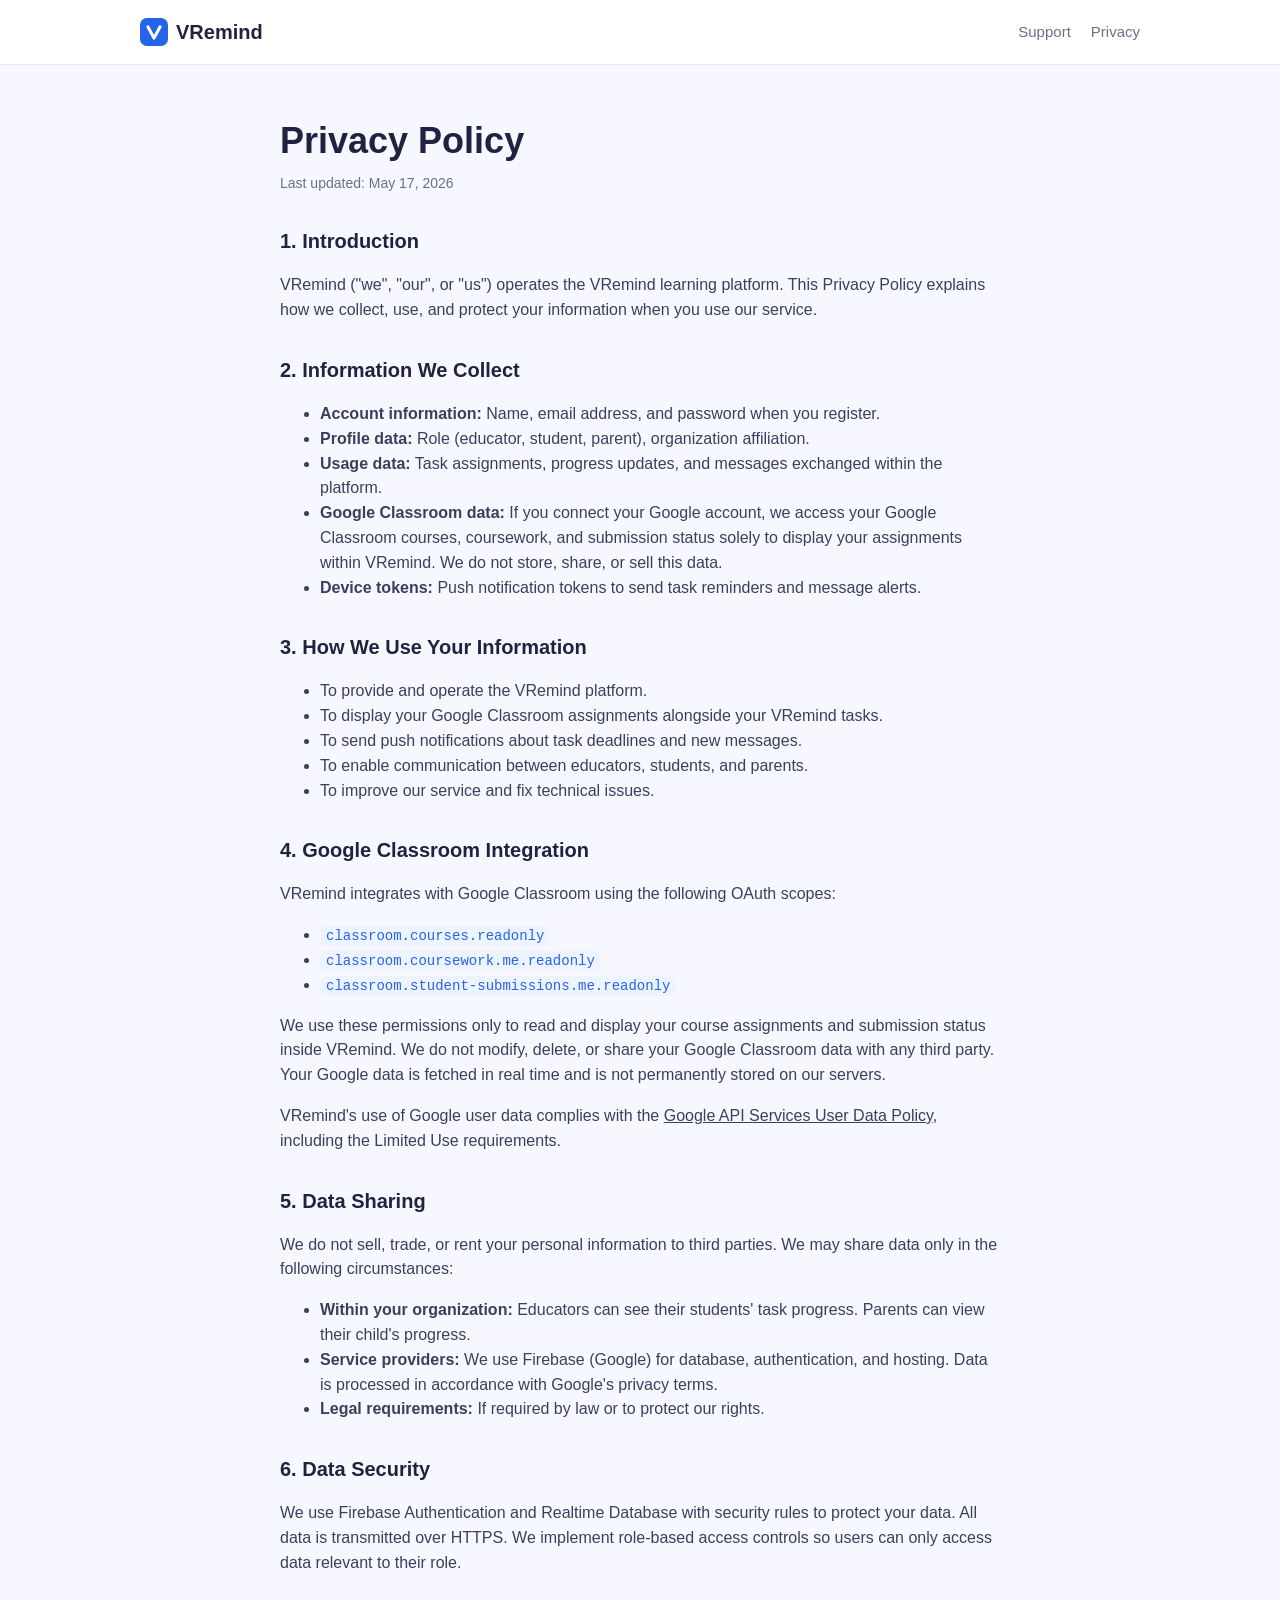
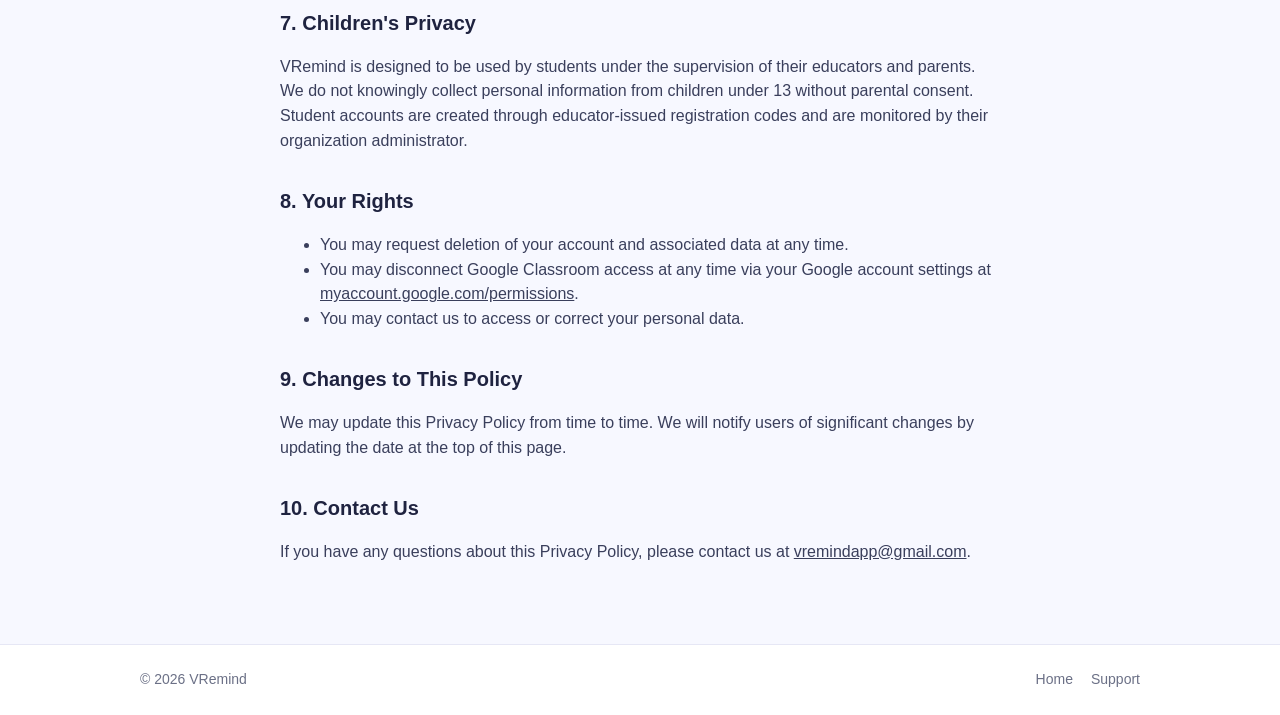
==== privacy.html @ 881593c6 "Add simple VRemind landing page and privacy policy Co-Authored-By: Claude Opus 5.5 <noreply@anthropi" ====
<!DOCTYPE html>
<html lang="en">
<head>
  <meta charset="UTF-8" />
  <meta name="viewport" content="width=device-width, initial-scale=1" />
  <title>Privacy Policy — VRemind</title>
  <meta name="description" content="How VRemind collects, uses and protects your information." />
  <link rel="icon" href="favicon.svg" type="image/svg+xml" />
  <link rel="stylesheet" href="styles.css" />
</head>
<body>
  <header class="nav">
    <div class="wrap nav-inner">
      <a href="/" class="brand"><img src="favicon.svg" alt="" width="28" height="28" />VRemind</a>
      <nav class="nav-links">
        <a href="/#support">Support</a>
        <a href="privacy.html">Privacy</a>
      </nav>
    </div>
  </header>

  <main class="wrap doc">
    <h1>Privacy Policy</h1>
    <p class="updated">Last updated: May 17, 2026</p>

    <h2>1. Introduction</h2>
    <p>VRemind ("we", "our", or "us") operates the VRemind learning platform. This Privacy Policy explains how we collect, use, and protect your information when you use our service.</p>

    <h2>2. Information We Collect</h2>
    <ul>
      <li><strong>Account information:</strong> Name, email address, and password when you register.</li>
      <li><strong>Profile data:</strong> Role (educator, student, parent), organization affiliation.</li>
      <li><strong>Usage data:</strong> Task assignments, progress updates, and messages exchanged within the platform.</li>
      <li><strong>Google Classroom data:</strong> If you connect your Google account, we access your Google Classroom courses, coursework, and submission status solely to display your assignments within VRemind. We do not store, share, or sell this data.</li>
      <li><strong>Device tokens:</strong> Push notification tokens to send task reminders and message alerts.</li>
    </ul>

    <h2>3. How We Use Your Information</h2>
    <ul>
      <li>To provide and operate the VRemind platform.</li>
      <li>To display your Google Classroom assignments alongside your VRemind tasks.</li>
      <li>To send push notifications about task deadlines and new messages.</li>
      <li>To enable communication between educators, students, and parents.</li>
      <li>To improve our service and fix technical issues.</li>
    </ul>

    <h2>4. Google Classroom Integration</h2>
    <p>VRemind integrates with Google Classroom using the following OAuth scopes:</p>
    <ul>
      <li><code>classroom.courses.readonly</code></li>
      <li><code>classroom.coursework.me.readonly</code></li>
      <li><code>classroom.student-submissions.me.readonly</code></li>
    </ul>
    <p>We use these permissions only to read and display your course assignments and submission status inside VRemind. We do not modify, delete, or share your Google Classroom data with any third party. Your Google data is fetched in real time and is not permanently stored on our servers.</p>
    <p>VRemind's use of Google user data complies with the <a href="https://developers.google.com/terms/api-services-user-data-policy">Google API Services User Data Policy</a>, including the Limited Use requirements.</p>

    <h2>5. Data Sharing</h2>
    <p>We do not sell, trade, or rent your personal information to third parties. We may share data only in the following circumstances:</p>
    <ul>
      <li><strong>Within your organization:</strong> Educators can see their students' task progress. Parents can view their child's progress.</li>
      <li><strong>Service providers:</strong> We use Firebase (Google) for database, authentication, and hosting. Data is processed in accordance with Google's privacy terms.</li>
      <li><strong>Legal requirements:</strong> If required by law or to protect our rights.</li>
    </ul>

    <h2>6. Data Security</h2>
    <p>We use Firebase Authentication and Realtime Database with security rules to protect your data. All data is transmitted over HTTPS. We implement role-based access controls so users can only access data relevant to their role.</p>

    <h2>7. Children's Privacy</h2>
    <p>VRemind is designed to be used by students under the supervision of their educators and parents. We do not knowingly collect personal information from children under 13 without parental consent. Student accounts are created through educator-issued registration codes and are monitored by their organization administrator.</p>

    <h2>8. Your Rights</h2>
    <ul>
      <li>You may request deletion of your account and associated data at any time.</li>
      <li>You may disconnect Google Classroom access at any time via your Google account settings at <a href="https://myaccount.google.com/permissions">myaccount.google.com/permissions</a>.</li>
      <li>You may contact us to access or correct your personal data.</li>
    </ul>

    <h2>9. Changes to This Policy</h2>
    <p>We may update this Privacy Policy from time to time. We will notify users of significant changes by updating the date at the top of this page.</p>

    <h2>10. Contact Us</h2>
    <p>If you have any questions about this Privacy Policy, please contact us at <a href="mailto:vremindapp@gmail.com">vremindapp@gmail.com</a>.</p>
  </main>

  <footer class="footer">
    <div class="wrap footer-inner">
      <span>© 2026 VRemind</span>
      <nav>
        <a href="/">Home</a>
        <a href="/#support">Support</a>
      </nav>
    </div>
  </footer>
</body>
</html>
---- styles.css ----
:root {
  --bg: #f7f8ff;
  --surface: #ffffff;
  --text: #1f2340;
  --muted: #6b7086;
  --border: #e6e7f5;
  --blue: #2563eb;
  --blue-soft: #eef4ff;
  --dark: #0b0d1a;
}

* { box-sizing: border-box; }

body {
  margin: 0;
  font-family: -apple-system, BlinkMacSystemFont, "Segoe UI", Roboto, Helvetica, Arial, sans-serif;
  background: var(--bg);
  color: var(--text);
  line-height: 1.55;
  -webkit-font-smoothing: antialiased;
}

a { color: inherit; }

.wrap { max-width: 1040px; margin: 0 auto; padding: 0 20px; }

/* Nav */
.nav { background: var(--surface); border-bottom: 1px solid var(--border); position: sticky; top: 0; z-index: 10; }
.nav-inner { display: flex; align-items: center; justify-content: space-between; height: 64px; }
.brand { display: flex; align-items: center; gap: 8px; font-weight: 800; font-size: 20px; text-decoration: none; }
.nav-links { display: flex; gap: 20px; }
.nav-links a { text-decoration: none; color: var(--muted); font-size: 15px; font-weight: 500; }
.nav-links a:hover { color: var(--blue); }

/* Hero */
.hero { text-align: center; padding: 72px 0 56px; }
.pill { display: inline-block; background: var(--blue-soft); color: var(--blue); font-weight: 700; font-size: 13px; letter-spacing: .04em; text-transform: uppercase; padding: 6px 14px; border-radius: 999px; }
.hero h1 { font-size: clamp(34px, 6vw, 56px); line-height: 1.1; margin: 20px auto 16px; max-width: 760px; letter-spacing: -0.02em; }
.accent { color: var(--blue); }
.lead { font-size: 18px; color: var(--muted); max-width: 580px; margin: 0 auto; }
.cta { margin-top: 32px; display: flex; justify-content: center; }
.store-badge { display: inline-flex; align-items: center; gap: 10px; background: var(--dark); color: #fff; padding: 10px 20px; border-radius: 12px; text-align: left; }
.store-badge span { display: flex; flex-direction: column; font-size: 18px; font-weight: 600; line-height: 1.1; }
.store-badge small { font-size: 11px; font-weight: 400; opacity: .8; }

/* Roles */
.roles { display: grid; grid-template-columns: repeat(3, 1fr); gap: 16px; padding-bottom: 64px; }
.card { background: var(--surface); border: 1px solid var(--border); border-radius: 18px; padding: 24px; }
.card h2 { font-size: 19px; margin: 14px 0 6px; }
.card p { margin: 0; color: var(--muted); font-size: 15px; }
.icon { width: 44px; height: 44px; border-radius: 12px; display: grid; place-items: center; font-size: 22px; }
.icon.blue { background: #eef4ff; }
.icon.purple { background: #f3eeff; }
.icon.green { background: #eafbf0; }

/* Features */
.features { background: var(--surface); border-top: 1px solid var(--border); border-bottom: 1px solid var(--border); padding: 64px 0; }
.section-title { font-size: 30px; margin: 0 0 24px; text-align: center; letter-spacing: -0.01em; }
.feature-list { list-style: none; padding: 0; margin: 0 auto; max-width: 760px; display: grid; grid-template-columns: repeat(2, 1fr); gap: 20px 32px; }
.feature-list li { display: flex; flex-direction: column; gap: 4px; padding-left: 18px; border-left: 3px solid var(--blue); }
.feature-list span { color: var(--muted); font-size: 15px; }

/* Privacy band */
.privacy-band { background: var(--dark); color: #fff; text-align: center; padding: 56px 0; }
.privacy-band h2 { font-size: 26px; margin: 0 0 10px; }
.privacy-band p { color: #c7c9d9; max-width: 560px; margin: 0 auto 14px; }
.privacy-band .link { color: #93b4ff; font-weight: 600; text-decoration: none; }

/* Support */
.support { text-align: center; padding: 64px 20px; }
.support p { color: var(--muted); margin: 0 0 20px; }
.btn { display: inline-block; background: var(--blue); color: #fff; text-decoration: none; font-weight: 700; padding: 12px 22px; border-radius: 12px; }
.btn:hover { background: #1d4ed8; }

/* Footer */
.footer { border-top: 1px solid var(--border); background: var(--surface); padding: 24px 0; font-size: 14px; color: var(--muted); }
.footer-inner { display: flex; justify-content: space-between; align-items: center; gap: 12px; flex-wrap: wrap; }
.footer nav { display: flex; gap: 18px; }
.footer a { text-decoration: none; }
.footer a:hover { color: var(--blue); }

/* Privacy page */
.doc { max-width: 760px; padding-top: 48px; padding-bottom: 64px; }
.doc h1 { font-size: 36px; margin: 0 0 4px; }
.doc .updated { color: var(--muted); font-size: 14px; margin: 0 0 32px; }
.doc h2 { font-size: 20px; margin: 32px 0 8px; }
.doc p, .doc li { color: #3a3f5c; }
.doc code { background: var(--blue-soft); color: var(--blue); padding: 2px 6px; border-radius: 6px; font-size: 14px; }

@media (max-width: 760px) {
  .roles { grid-template-columns: 1fr; }
  .feature-list { grid-template-columns: 1fr; }
  .nav-links { gap: 14px; }
  .nav-links a[href="#features"] { display: none; }
  .hero { padding: 48px 0 40px; }
}
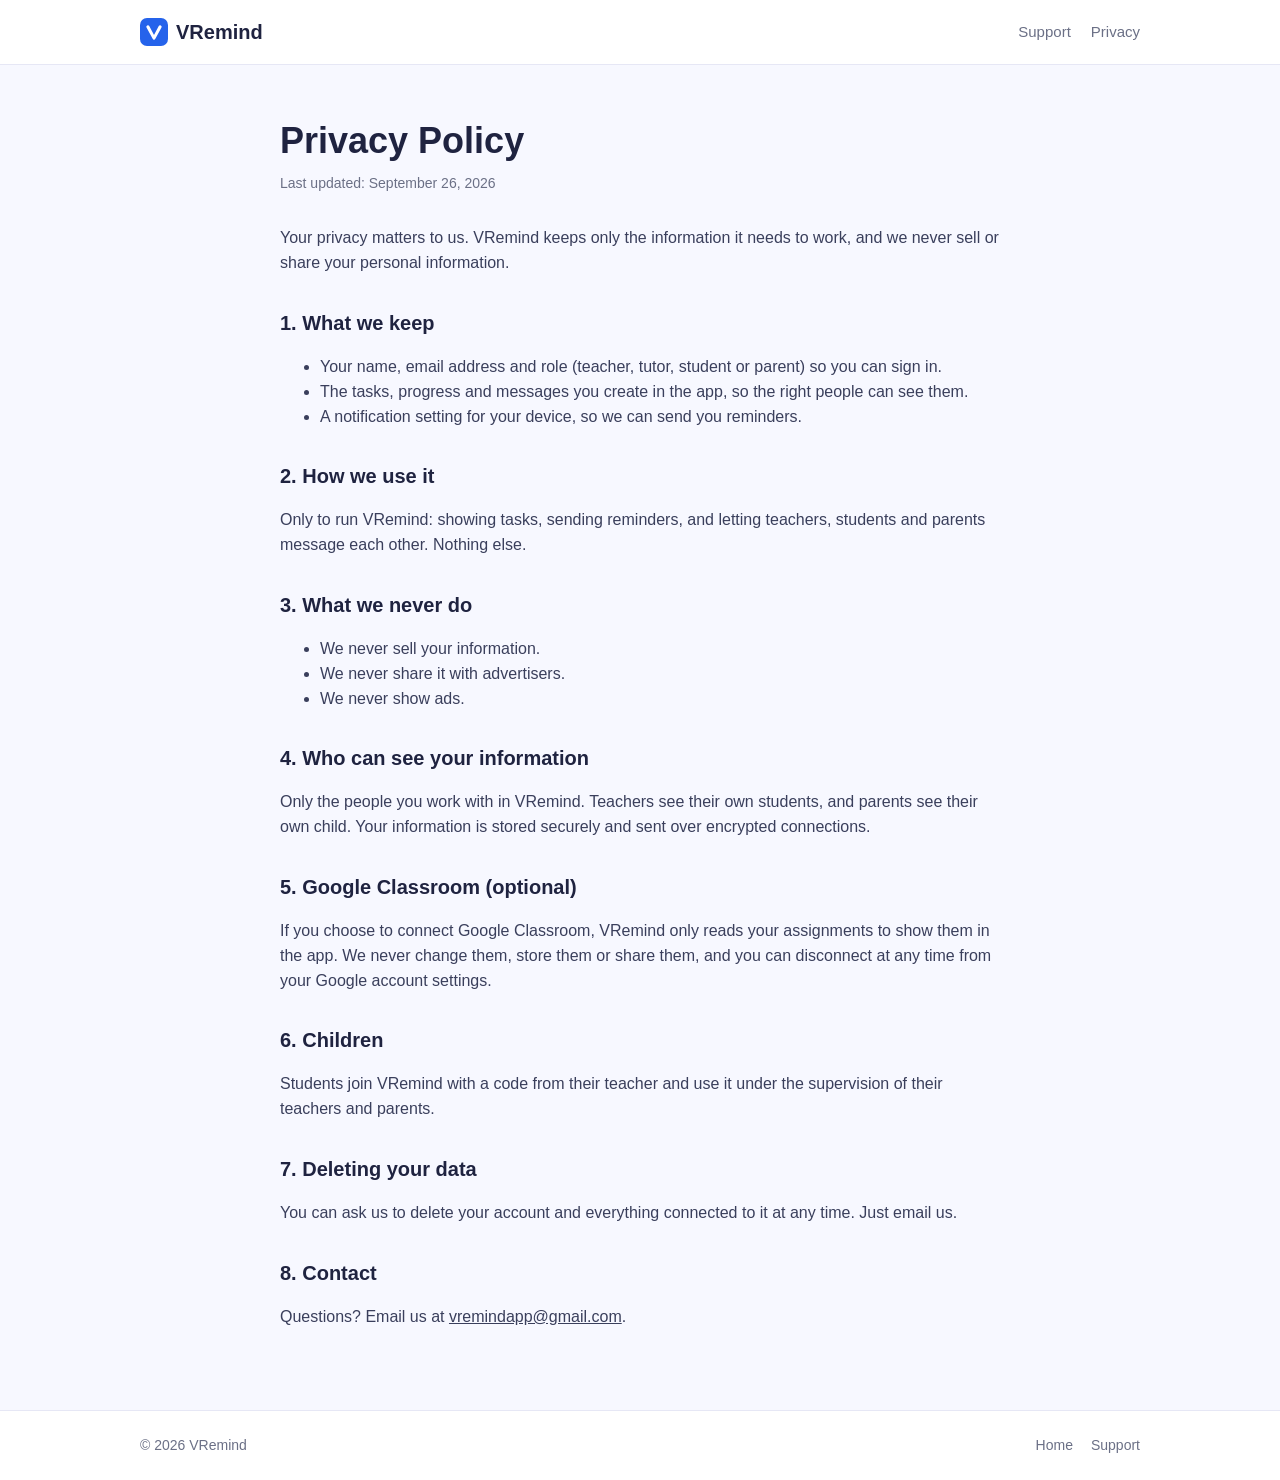
==== commit e187f5bd: "Simplify privacy policy to plain language Co-Authored-By: Claude Opus 5.5 <noreply@anthropic.com>" ====
--- a/privacy.html
+++ b/privacy.html
@@ -21,65 +21,41 @@
 
   <main class="wrap doc">
     <h1>Privacy Policy</h1>
-    <p class="updated">Last updated: May 17, 2026</p>
+    <p class="updated">Last updated: September 26, 2026</p>
 
-    <h2>1. Introduction</h2>
-    <p>VRemind ("we", "our", or "us") operates the VRemind learning platform. This Privacy Policy explains how we collect, use, and protect your information when you use our service.</p>
+    <p>Your privacy matters to us. VRemind keeps only the information it needs to work, and we never sell or share your personal information.</p>
 
-    <h2>2. Information We Collect</h2>
+    <h2>1. What we keep</h2>
     <ul>
-      <li><strong>Account information:</strong> Name, email address, and password when you register.</li>
-      <li><strong>Profile data:</strong> Role (educator, student, parent), organization affiliation.</li>
-      <li><strong>Usage data:</strong> Task assignments, progress updates, and messages exchanged within the platform.</li>
-      <li><strong>Google Classroom data:</strong> If you connect your Google account, we access your Google Classroom courses, coursework, and submission status solely to display your assignments within VRemind. We do not store, share, or sell this data.</li>
-      <li><strong>Device tokens:</strong> Push notification tokens to send task reminders and message alerts.</li>
+      <li>Your name, email address and role (teacher, tutor, student or parent) so you can sign in.</li>
+      <li>The tasks, progress and messages you create in the app, so the right people can see them.</li>
+      <li>A notification setting for your device, so we can send you reminders.</li>
     </ul>
 
-    <h2>3. How We Use Your Information</h2>
+    <h2>2. How we use it</h2>
+    <p>Only to run VRemind: showing tasks, sending reminders, and letting teachers, students and parents message each other. Nothing else.</p>
+
+    <h2>3. What we never do</h2>
     <ul>
-      <li>To provide and operate the VRemind platform.</li>
-      <li>To display your Google Classroom assignments alongside your VRemind tasks.</li>
-      <li>To send push notifications about task deadlines and new messages.</li>
-      <li>To enable communication between educators, students, and parents.</li>
-      <li>To improve our service and fix technical issues.</li>
+      <li>We never sell your information.</li>
+      <li>We never share it with advertisers.</li>
+      <li>We never show ads.</li>
     </ul>
 
-    <h2>4. Google Classroom Integration</h2>
-    <p>VRemind integrates with Google Classroom using the following OAuth scopes:</p>
-    <ul>
-      <li><code>classroom.courses.readonly</code></li>
-      <li><code>classroom.coursework.me.readonly</code></li>
-      <li><code>classroom.student-submissions.me.readonly</code></li>
-    </ul>
-    <p>We use these permissions only to read and display your course assignments and submission status inside VRemind. We do not modify, delete, or share your Google Classroom data with any third party. Your Google data is fetched in real time and is not permanently stored on our servers.</p>
-    <p>VRemind's use of Google user data complies with the <a href="https://developers.google.com/terms/api-services-user-data-policy">Google API Services User Data Policy</a>, including the Limited Use requirements.</p>
+    <h2>4. Who can see your information</h2>
+    <p>Only the people you work with in VRemind. Teachers see their own students, and parents see their own child. Your information is stored securely and sent over encrypted connections.</p>
 
-    <h2>5. Data Sharing</h2>
-    <p>We do not sell, trade, or rent your personal information to third parties. We may share data only in the following circumstances:</p>
-    <ul>
-      <li><strong>Within your organization:</strong> Educators can see their students' task progress. Parents can view their child's progress.</li>
-      <li><strong>Service providers:</strong> We use Firebase (Google) for database, authentication, and hosting. Data is processed in accordance with Google's privacy terms.</li>
-      <li><strong>Legal requirements:</strong> If required by law or to protect our rights.</li>
-    </ul>
+    <h2>5. Google Classroom (optional)</h2>
+    <p>If you choose to connect Google Classroom, VRemind only reads your assignments to show them in the app. We never change them, store them or share them, and you can disconnect at any time from your Google account settings.</p>
 
-    <h2>6. Data Security</h2>
-    <p>We use Firebase Authentication and Realtime Database with security rules to protect your data. All data is transmitted over HTTPS. We implement role-based access controls so users can only access data relevant to their role.</p>
+    <h2>6. Children</h2>
+    <p>Students join VRemind with a code from their teacher and use it under the supervision of their teachers and parents.</p>
 
-    <h2>7. Children's Privacy</h2>
-    <p>VRemind is designed to be used by students under the supervision of their educators and parents. We do not knowingly collect personal information from children under 13 without parental consent. Student accounts are created through educator-issued registration codes and are monitored by their organization administrator.</p>
+    <h2>7. Deleting your data</h2>
+    <p>You can ask us to delete your account and everything connected to it at any time. Just email us.</p>
 
-    <h2>8. Your Rights</h2>
-    <ul>
-      <li>You may request deletion of your account and associated data at any time.</li>
-      <li>You may disconnect Google Classroom access at any time via your Google account settings at <a href="https://myaccount.google.com/permissions">myaccount.google.com/permissions</a>.</li>
-      <li>You may contact us to access or correct your personal data.</li>
-    </ul>
-
-    <h2>9. Changes to This Policy</h2>
-    <p>We may update this Privacy Policy from time to time. We will notify users of significant changes by updating the date at the top of this page.</p>
-
-    <h2>10. Contact Us</h2>
-    <p>If you have any questions about this Privacy Policy, please contact us at <a href="mailto:vremindapp@gmail.com">vremindapp@gmail.com</a>.</p>
+    <h2>8. Contact</h2>
+    <p>Questions? Email us at <a href="mailto:vremindapp@gmail.com">vremindapp@gmail.com</a>.</p>
   </main>
 
   <footer class="footer">
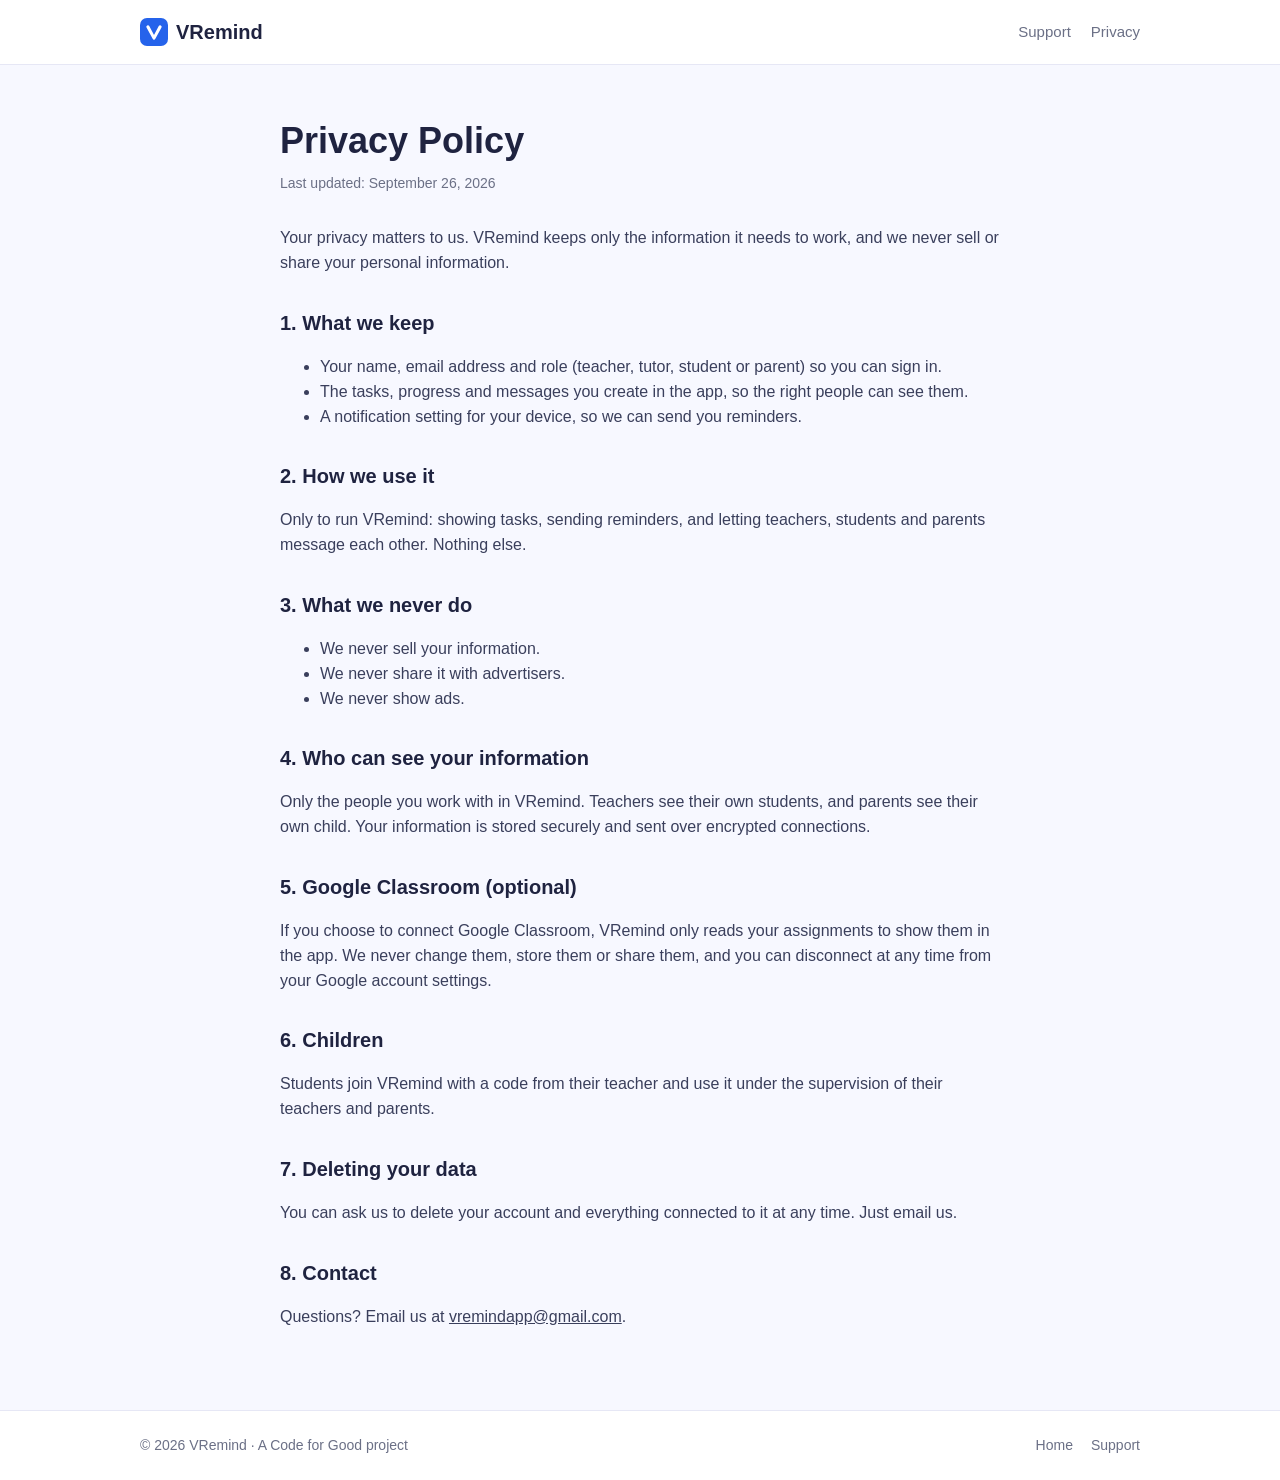
==== commit 0fc91f4d: "Add Code for Good line to the hero and footer Co-Authored-By: Claude Opus 5.5 <noreply@anthropic.com" ====
--- a/privacy.html
+++ b/privacy.html
@@ -60,7 +60,7 @@
 
   <footer class="footer">
     <div class="wrap footer-inner">
-      <span>© 2026 VRemind</span>
+      <span>© 2026 VRemind · A Code for Good project</span>
       <nav>
         <a href="/">Home</a>
         <a href="/#support">Support</a>
--- a/styles.css
+++ b/styles.css
@@ -94,3 +94,6 @@
   .nav-links a[href="#features"] { display: none; }
   .hero { padding: 48px 0 40px; }
 }
+
+.mission { margin: 18px auto 0; color: var(--text); font-size: 16px; }
+.mission strong { color: var(--blue); }
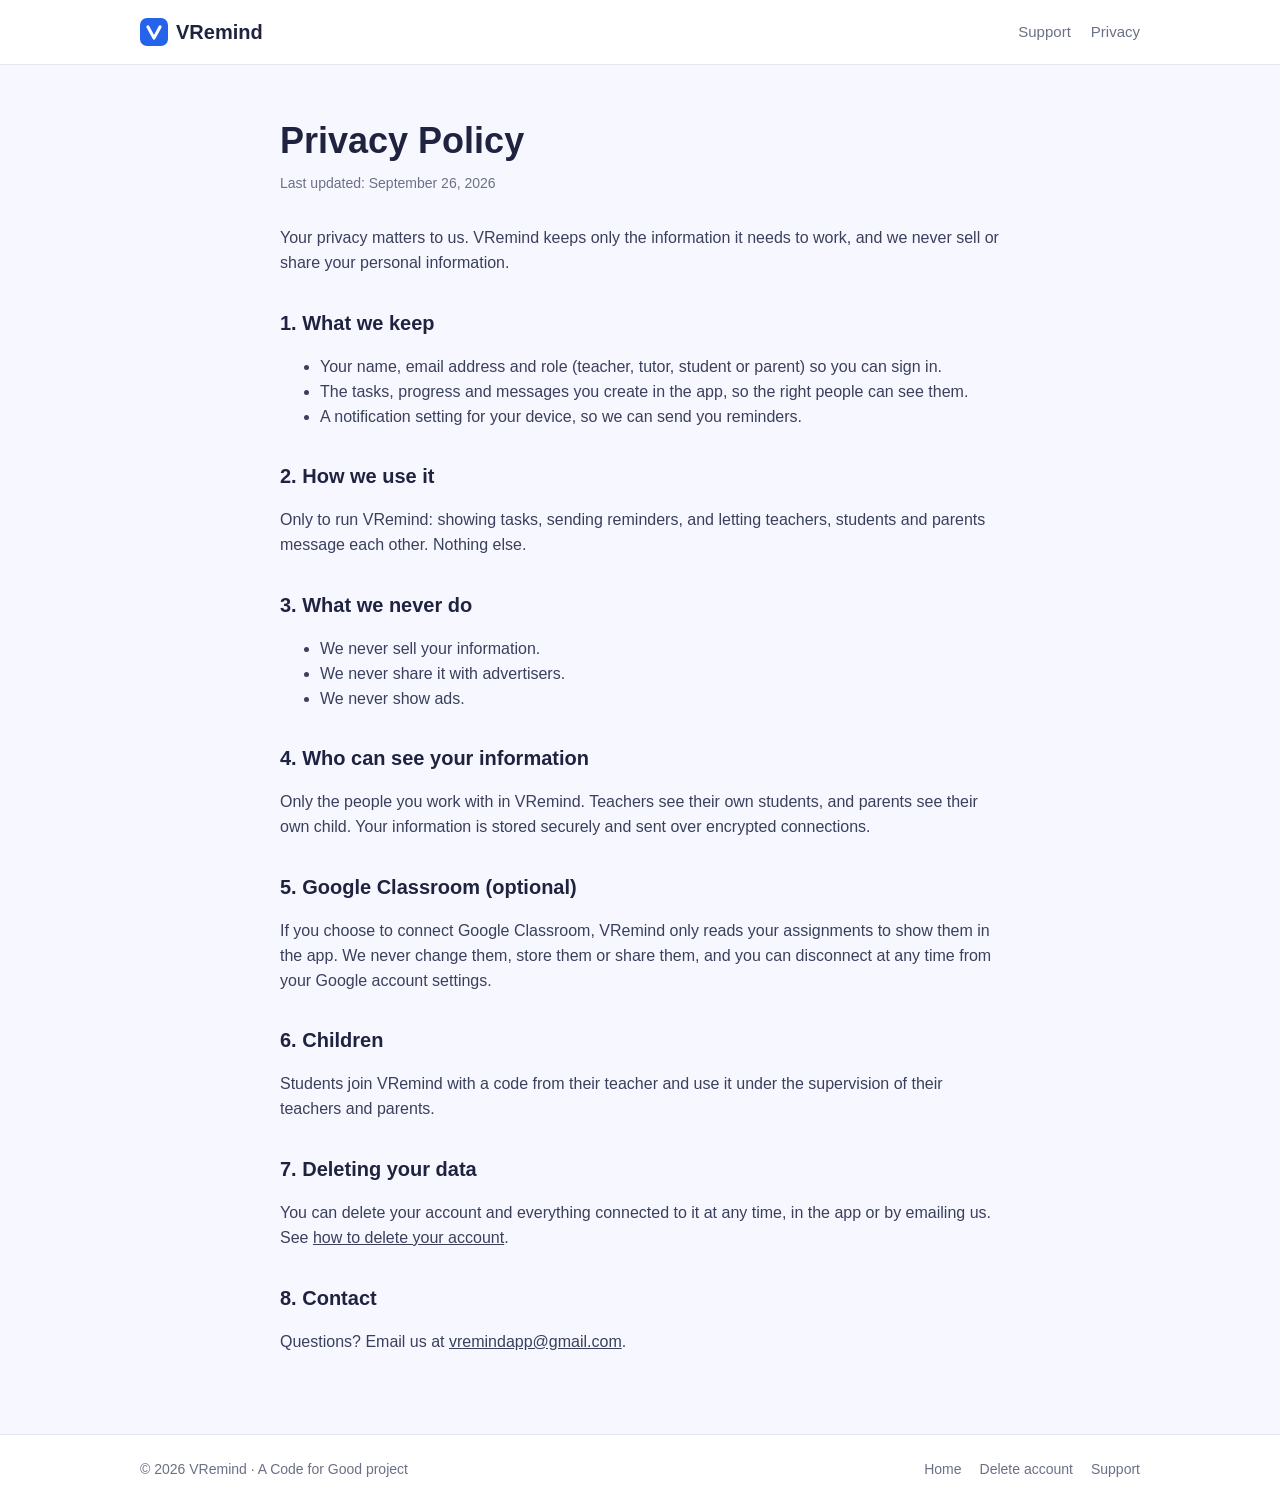
==== commit 9009e93b: "Add an account deletion page and link it from the footer and privacy policy Co-Authored-By: Claude O" ====
--- a/privacy.html
+++ b/privacy.html
@@ -52,7 +52,7 @@
     <p>Students join VRemind with a code from their teacher and use it under the supervision of their teachers and parents.</p>
 
     <h2>7. Deleting your data</h2>
-    <p>You can ask us to delete your account and everything connected to it at any time. Just email us.</p>
+    <p>You can delete your account and everything connected to it at any time, in the app or by emailing us. See <a href="delete-account.html">how to delete your account</a>.</p>
 
     <h2>8. Contact</h2>
     <p>Questions? Email us at <a href="mailto:vremindapp@gmail.com">vremindapp@gmail.com</a>.</p>
@@ -63,6 +63,7 @@
       <span>© 2026 VRemind · A Code for Good project</span>
       <nav>
         <a href="/">Home</a>
+        <a href="delete-account.html">Delete account</a>
         <a href="/#support">Support</a>
       </nav>
     </div>
